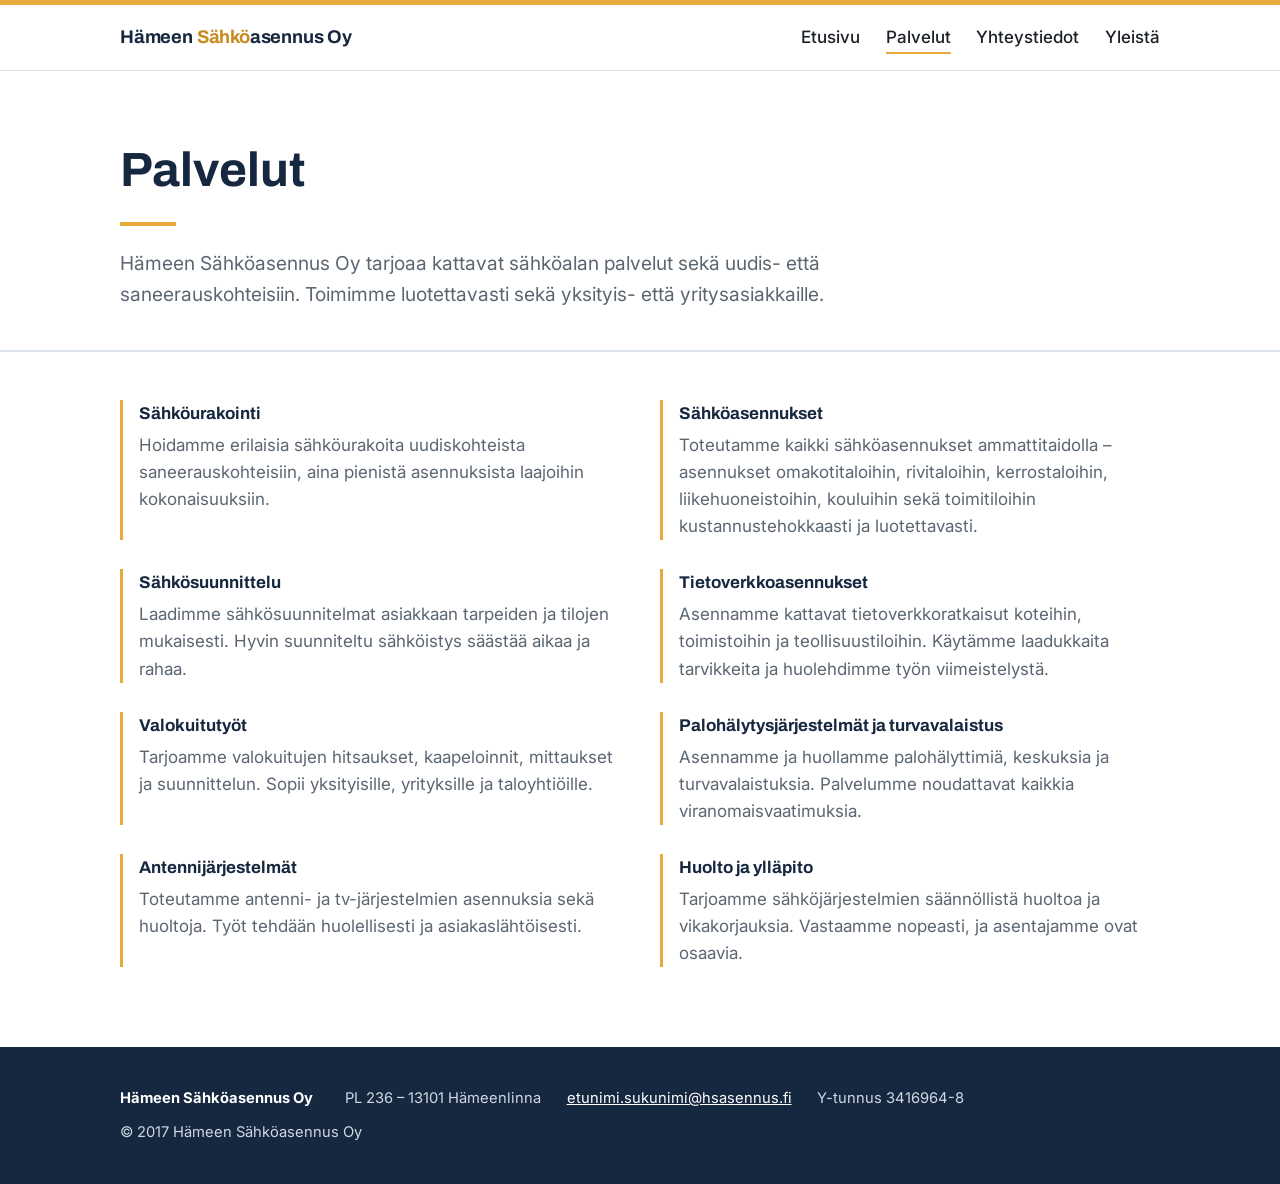
==== palvelut.html @ e8894b5d "Add files via upload" ====
<!DOCTYPE html>
<html lang="fi">
<head>
<meta charset="UTF-8">
<meta name="viewport" content="width=device-width, initial-scale=1">
<title>Palvelut | Hämeen Sähköasennus Oy</title>
<meta name="description" content="Kattavat sähköalan palvelut uudis- ja saneerauskohteisiin: sähköurakointi, -asennukset, -suunnittelu, tietoverkot, valokuitutyöt, palohälytysjärjestelmät ja huolto.">
<link rel="stylesheet" href="style.css">
<link rel="preconnect" href="https://fonts.googleapis.com">
<link href="https://fonts.googleapis.com/css2?family=Archivo:wght@700;800&family=Inter:wght@400;500;600&display=swap" rel="stylesheet">
</head>
<body>
<div class="accent-bar"></div>
<header class="site">
  <div class="site-header-inner">
    <a class="wordmark" href="index.html">Hämeen <span>Sähkö</span>asennus Oy</a>
    <nav class="site-nav" aria-label="Päävalikko">
      <ul>
        <li><a href="index.html">Etusivu</a></li>
        <li><a href="palvelut.html" aria-current="page">Palvelut</a></li>
        <li><a href="yhteystiedot.html">Yhteystiedot</a></li>
        <li><a href="yleista.html">Yleistä</a></li>
      </ul>
    </nav>
  </div>
</header>

<main>
  <section class="hero" style="padding-bottom: 2.5rem;">
    <div class="wrap">
      <h1>Palvelut</h1>
      <div class="rule"></div>
      <p class="lede">Hämeen Sähköasennus Oy tarjoaa kattavat sähköalan palvelut sekä uudis- että saneerauskohteisiin. Toimimme luotettavasti sekä yksityis- että yritysasiakkaille.</p>
    </div>
  </section>

  <section>
    <div class="wrap">
      <dl class="services">
        <div>
          <dt>Sähköurakointi</dt>
          <dd>Hoidamme erilaisia sähköurakoita uudiskohteista saneerauskohteisiin, aina pienistä asennuksista laajoihin kokonaisuuksiin.</dd>
        </div>
        <div>
          <dt>Sähköasennukset</dt>
          <dd>Toteutamme kaikki sähköasennukset ammattitaidolla – asennukset omakotitaloihin, rivitaloihin, kerrostaloihin, liikehuoneistoihin, kouluihin sekä toimitiloihin kustannustehokkaasti ja luotettavasti.</dd>
        </div>
        <div>
          <dt>Sähkösuunnittelu</dt>
          <dd>Laadimme sähkösuunnitelmat asiakkaan tarpeiden ja tilojen mukaisesti. Hyvin suunniteltu sähköistys säästää aikaa ja rahaa.</dd>
        </div>
        <div>
          <dt>Tietoverkkoasennukset</dt>
          <dd>Asennamme kattavat tietoverkkoratkaisut koteihin, toimistoihin ja teollisuustiloihin. Käytämme laadukkaita tarvikkeita ja huolehdimme työn viimeistelystä.</dd>
        </div>
        <div>
          <dt>Valokuitutyöt</dt>
          <dd>Tarjoamme valokuitujen hitsaukset, kaapeloinnit, mittaukset ja suunnittelun. Sopii yksityisille, yrityksille ja taloyhtiöille.</dd>
        </div>
        <div>
          <dt>Palohälytysjärjestelmät ja turvavalaistus</dt>
          <dd>Asennamme ja huollamme palohälyttimiä, keskuksia ja turvavalaistuksia. Palvelumme noudattavat kaikkia viranomaisvaatimuksia.</dd>
        </div>
        <div>
          <dt>Antennijärjestelmät</dt>
          <dd>Toteutamme antenni- ja tv-järjestelmien asennuksia sekä huoltoja. Työt tehdään huolellisesti ja asiakaslähtöisesti.</dd>
        </div>
        <div>
          <dt>Huolto ja ylläpito</dt>
          <dd>Tarjoamme sähköjärjestelmien säännöllistä huoltoa ja vikakorjauksia. Vastaamme nopeasti, ja asentajamme ovat osaavia.</dd>
        </div>
      </dl>
    </div>
  </section>
</main>

<footer class="site">
  <div class="wrap">
    <span class="company">Hämeen Sähköasennus Oy</span>
    <span>PL 236 – 13101 Hämeenlinna</span>
    <span><a href="yhteystiedot.html">etunimi.sukunimi@hsasennus.fi</a></span>
    <span>Y-tunnus 3416964-8</span>
    <span>© 2017 Hämeen Sähköasennus Oy</span>
  </div>
</footer>
</body>
</html>
---- style.css ----
/* Hämeen Sähköasennus Oy — static site
   Palette drawn from the original hsasennus.fi styling (navy + amber). */

:root {
  --ink: #1c2128;
  --navy: #1f3a5f;
  --navy-dark: #16283f;
  --amber: #e8a93c;
  --amber-dark: #c98a1f;
  --paper: #ffffff;
  --panel: #f3f6f9;
  --line: #dbe2e9;
  --muted: #5b6672;
  --max: 68rem;
}

* { box-sizing: border-box; }

html { scroll-behavior: smooth; }

body {
  margin: 0;
  color: var(--ink);
  background: var(--paper);
  font-family: "Inter", "Segoe UI", Helvetica, Arial, sans-serif;
  font-size: 17px;
  line-height: 1.6;
}

h1, h2, h3 {
  font-family: "Archivo", "Inter", sans-serif;
  font-weight: 700;
  line-height: 1.15;
  margin: 0 0 0.5em;
  color: var(--navy-dark);
}

h1 { font-size: clamp(2rem, 4vw, 3rem); }
h2 { font-size: clamp(1.4rem, 2.4vw, 1.9rem); }
h3 { font-size: 1.15rem; }

p { margin: 0 0 1em; max-width: 40em; }
p:last-child { margin-bottom: 0; }

a { color: var(--navy); }
a:focus-visible, button:focus-visible { outline: 3px solid var(--amber); outline-offset: 2px; }

.wrap {
  max-width: var(--max);
  margin: 0 auto;
  padding: 0 1.5rem;
}

/* top accent bar */
.accent-bar { height: 5px; background: var(--amber); }

/* header */
header.site {
  border-bottom: 1px solid var(--line);
  background: var(--paper);
}

.site-header-inner {
  display: flex;
  align-items: center;
  justify-content: space-between;
  padding: 1.1rem 1.5rem;
  max-width: var(--max);
  margin: 0 auto;
  gap: 1rem;
  flex-wrap: wrap;
}

.wordmark {
  font-family: "Archivo", sans-serif;
  font-weight: 700;
  font-size: 1.15rem;
  color: var(--navy-dark);
  text-decoration: none;
  letter-spacing: -0.01em;
}
.wordmark span { color: var(--amber-dark); }

nav.site-nav ul {
  list-style: none;
  display: flex;
  gap: 1.6rem;
  margin: 0;
  padding: 0;
  flex-wrap: wrap;
}
nav.site-nav a {
  text-decoration: none;
  color: var(--ink);
  font-weight: 500;
  padding: 0.3rem 0;
  border-bottom: 2px solid transparent;
}
nav.site-nav a:hover,
nav.site-nav a[aria-current="page"] {
  border-bottom-color: var(--amber);
}

/* hero */
.hero {
  padding: 4.5rem 0 3.5rem;
  border-bottom: 1px solid var(--line);
}
.hero .lede {
  font-size: 1.2rem;
  color: var(--muted);
  max-width: 38em;
}
.hero .rule {
  width: 3.5rem;
  height: 4px;
  background: var(--amber);
  margin: 1.1rem 0 1.4rem;
}

section { padding: 3rem 0; }
section + section { border-top: 1px solid var(--line); }
.panel { background: var(--panel); }

/* service / definition list */
dl.services {
  display: grid;
  grid-template-columns: 1fr;
  gap: 1.8rem;
  margin: 0;
  padding: 0;
}
@media (min-width: 46rem) {
  dl.services { grid-template-columns: 1fr 1fr; column-gap: 2.5rem; }
}
dl.services > div {
  border-left: 3px solid var(--amber);
  padding-left: 1rem;
}
dl.services dt {
  font-family: "Archivo", sans-serif;
  font-weight: 700;
  color: var(--navy-dark);
  margin-bottom: 0.3rem;
}
dl.services dd { margin: 0; color: var(--muted); }

/* why-choose-us list */
.reasons {
  list-style: none;
  margin: 0;
  padding: 0;
  display: grid;
  gap: 0.9rem;
}
.reasons li {
  padding-left: 1.6rem;
  position: relative;
}
.reasons li::before {
  content: "";
  position: absolute;
  left: 0;
  top: 0.55em;
  width: 0.6em;
  height: 0.6em;
  background: var(--amber);
}

/* office / contact cards */
.offices {
  display: grid;
  gap: 2rem;
  grid-template-columns: 1fr;
}
@media (min-width: 46rem) {
  .offices { grid-template-columns: repeat(3, 1fr); }
}
.office h3 { margin-bottom: 0.2rem; }
.office .address { color: var(--muted); margin-bottom: 0.8rem; }
.office dl { margin: 0; }
.office dl div { padding: 0.35rem 0; border-top: 1px solid var(--line); }
.office dl div:first-child { border-top: none; }
.office dt { font-weight: 600; font-size: 0.92rem; }
.office dd { margin: 0; color: var(--muted); font-size: 0.92rem; }

table.billing {
  border-collapse: collapse;
  width: 100%;
  max-width: 34em;
}
table.billing th, table.billing td {
  text-align: left;
  padding: 0.5rem 0.8rem 0.5rem 0;
  border-bottom: 1px solid var(--line);
}

/* footer */
footer.site {
  background: var(--navy-dark);
  color: #cfd8e3;
  padding: 2.5rem 0;
  margin-top: 2rem;
}
footer.site a { color: #fff; }
footer.site .wrap {
  display: flex;
  flex-wrap: wrap;
  gap: 0.6rem 1.6rem;
  align-items: baseline;
  font-size: 0.92rem;
}
footer.site .company { font-weight: 700; color: #fff; margin-right: 0.4rem; }

@media (prefers-reduced-motion: reduce) {
  html { scroll-behavior: auto; }
}
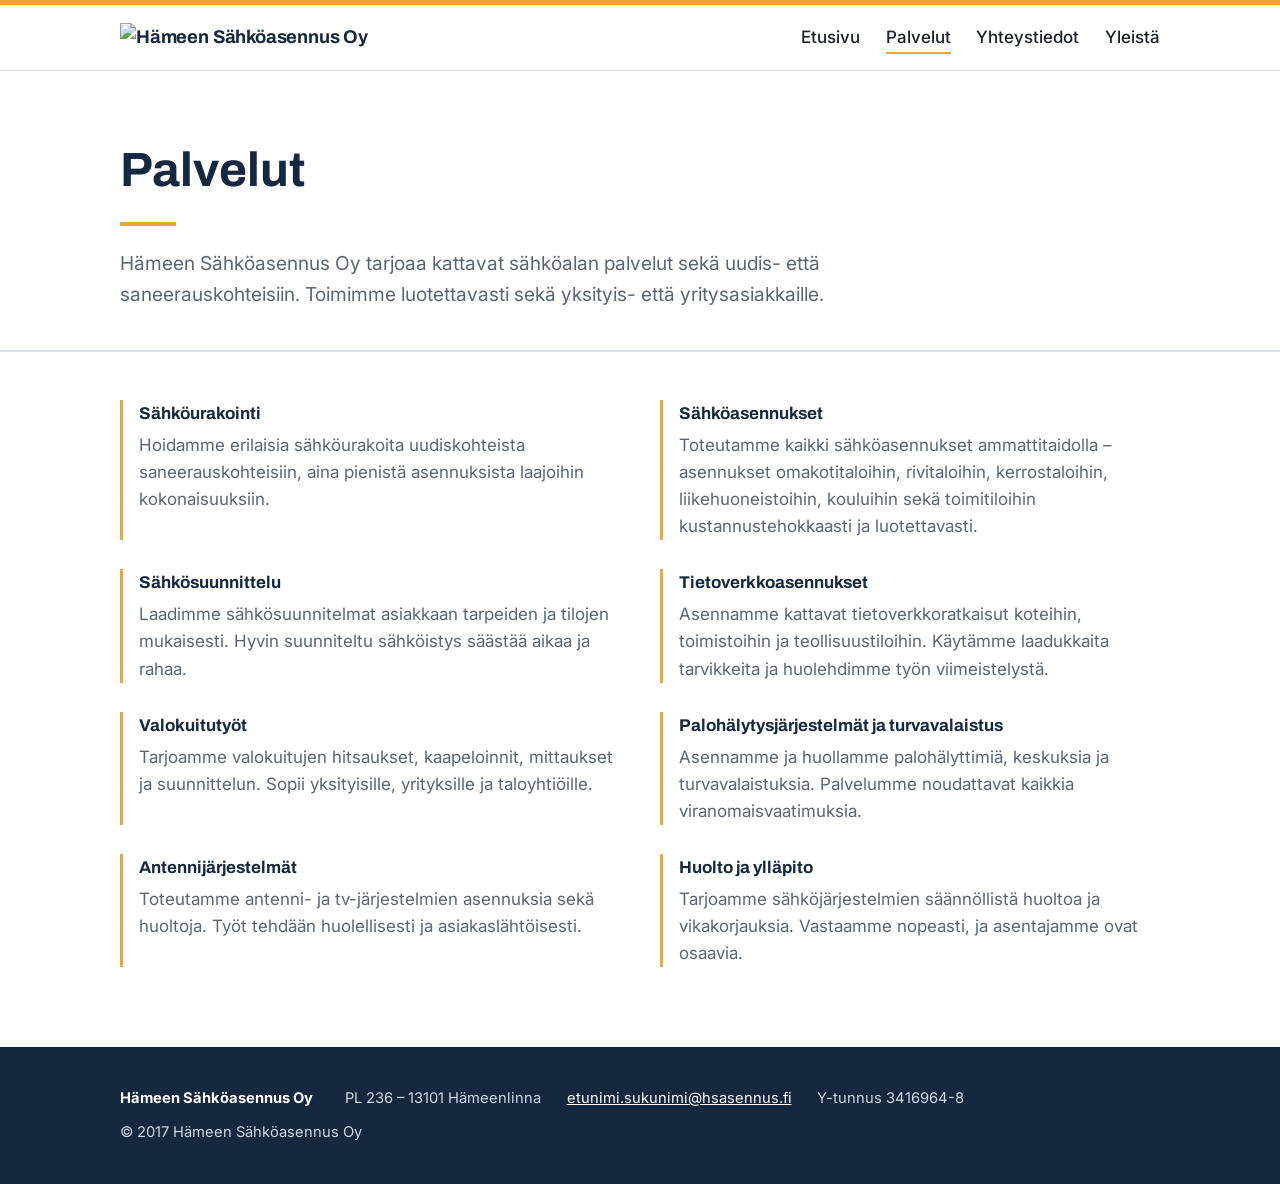
==== commit d670d206: "Replace wordmark text with logo image" ====
--- a/palvelut.html
+++ b/palvelut.html
@@ -13,7 +13,7 @@
 <div class="accent-bar"></div>
 <header class="site">
   <div class="site-header-inner">
-    <a class="wordmark" href="index.html">Hämeen <span>Sähkö</span>asennus Oy</a>
+    <a class="wordmark" href="index.html"><img src="hs-asennus-logo.jpg" alt="Hämeen Sähköasennus Oy"></a>
     <nav class="site-nav" aria-label="Päävalikko">
       <ul>
         <li><a href="index.html">Etusivu</a></li>
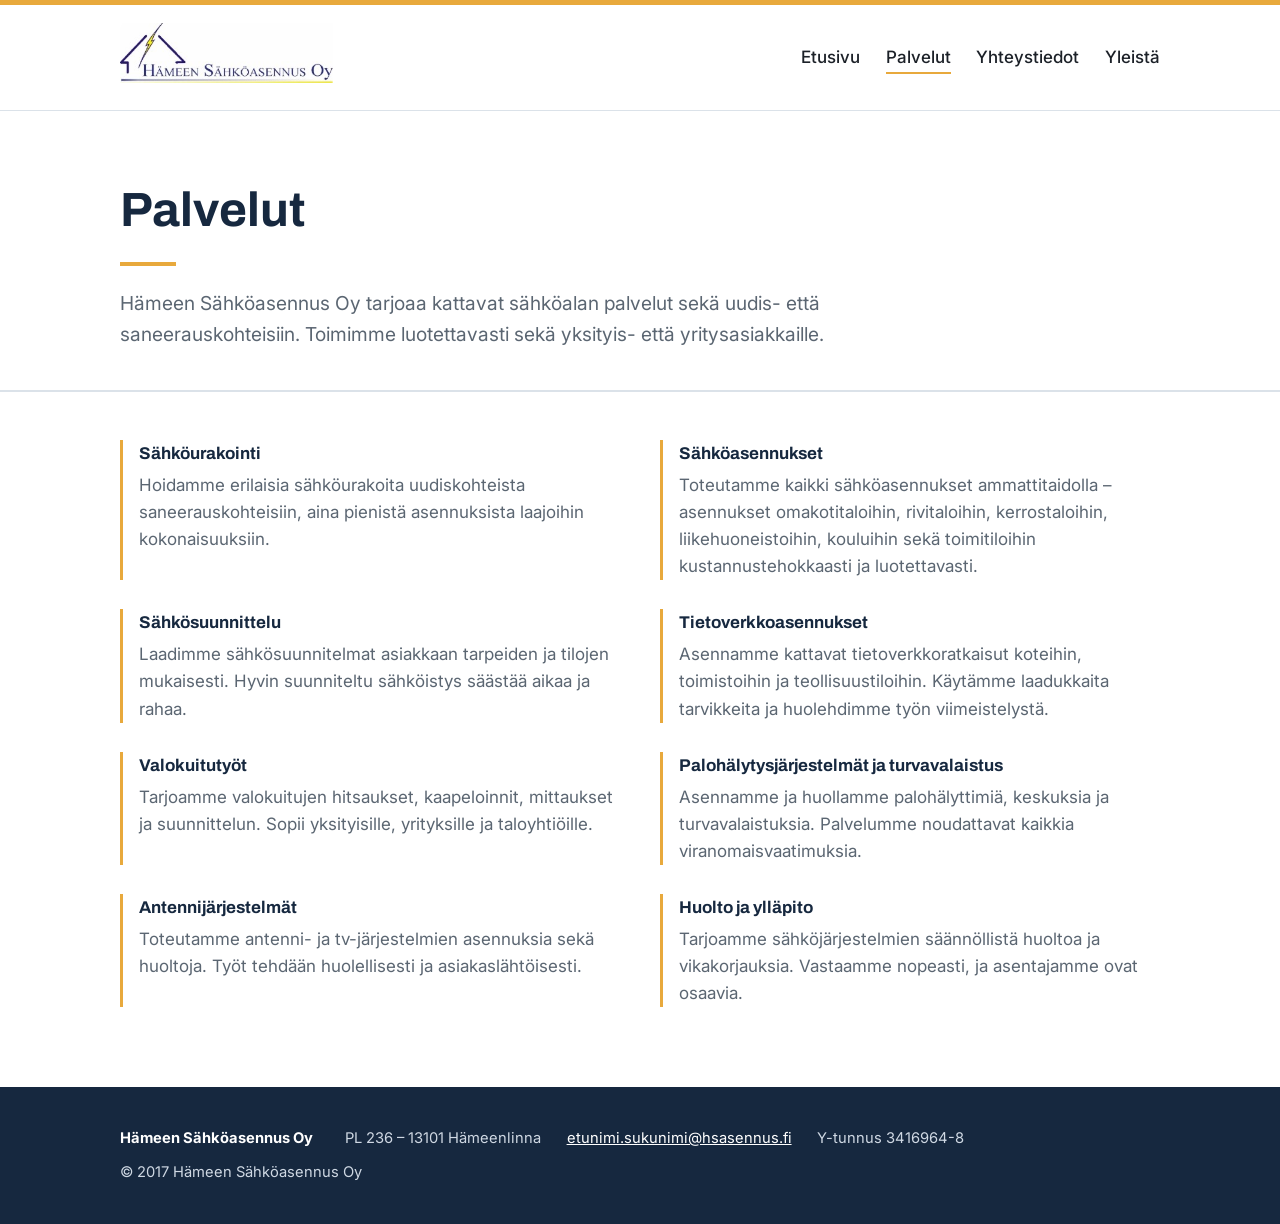
==== commit c74354e7: "Update logo image source in palvelut.html" ====
--- a/palvelut.html
+++ b/palvelut.html
@@ -13,7 +13,7 @@
 <div class="accent-bar"></div>
 <header class="site">
   <div class="site-header-inner">
-    <a class="wordmark" href="index.html"><img src="hs-asennus-logo.jpg" alt="Hämeen Sähköasennus Oy"></a>
+    <a class="wordmark" href="index.html"><img src="assets/img/hs-asennus-logo.jpg" height="60" alt="Hämeen Sähköasennus Oy"></a>
     <nav class="site-nav" aria-label="Päävalikko">
       <ul>
         <li><a href="index.html">Etusivu</a></li>
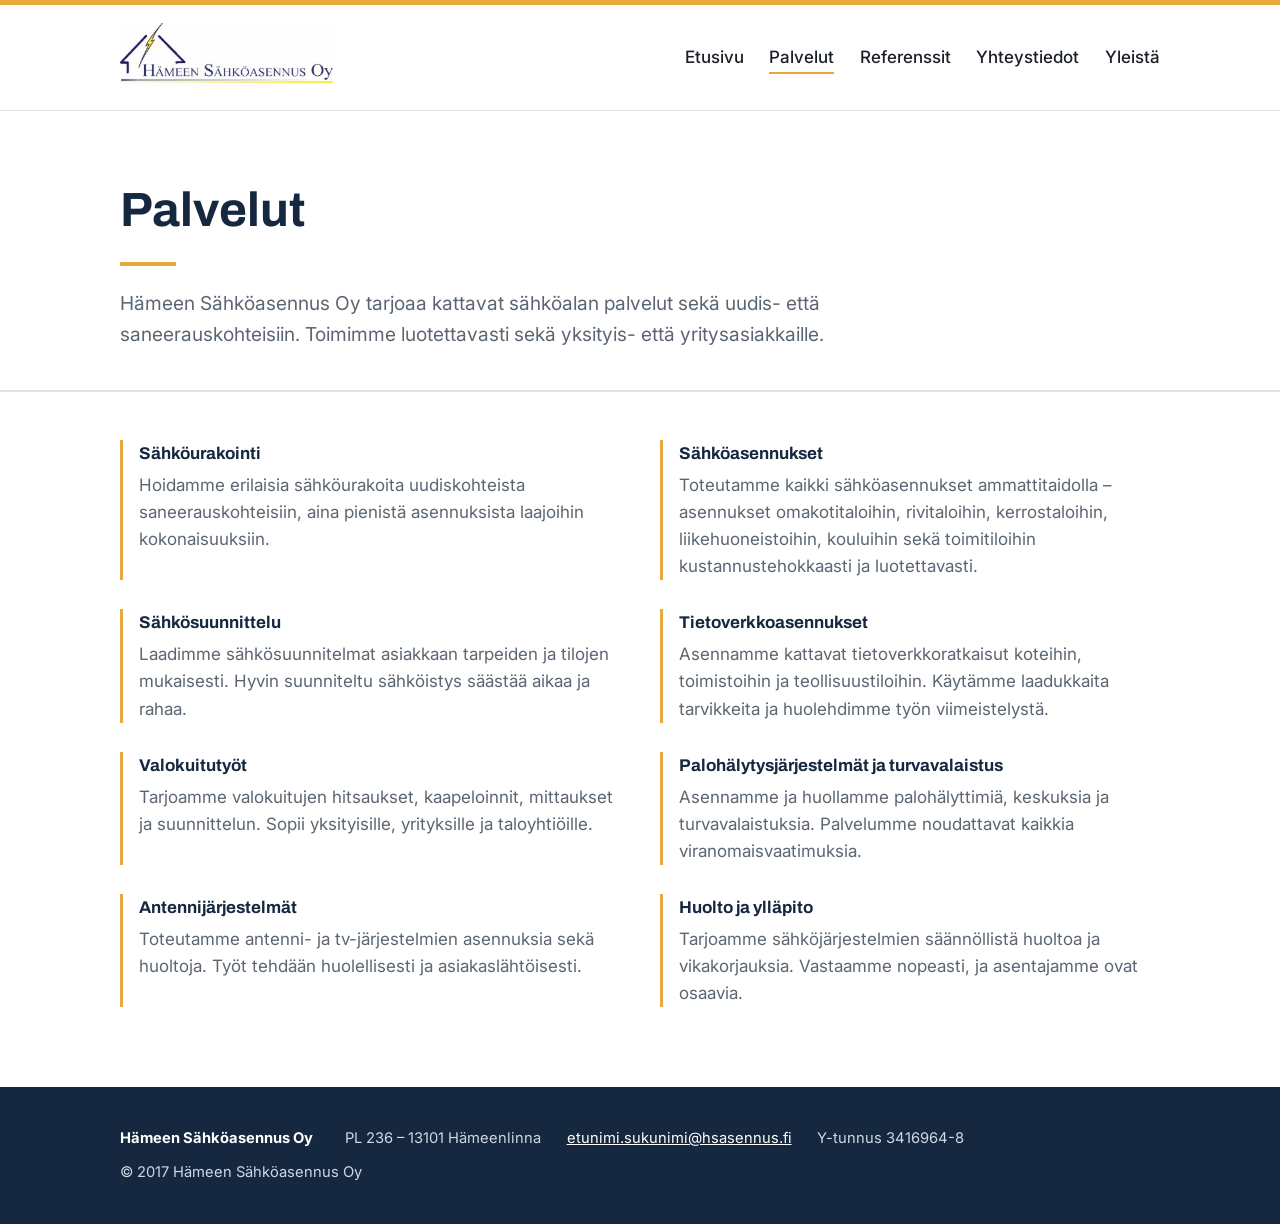
==== commit 0967a73d: "Add 'Referenssit' link to navigation menu" ====
--- a/palvelut.html
+++ b/palvelut.html
@@ -18,6 +18,7 @@
       <ul>
         <li><a href="index.html">Etusivu</a></li>
         <li><a href="palvelut.html" aria-current="page">Palvelut</a></li>
+        <li><a href="referenssit.html">Referenssit</a></li>
         <li><a href="yhteystiedot.html">Yhteystiedot</a></li>
         <li><a href="yleista.html">Yleistä</a></li>
       </ul>
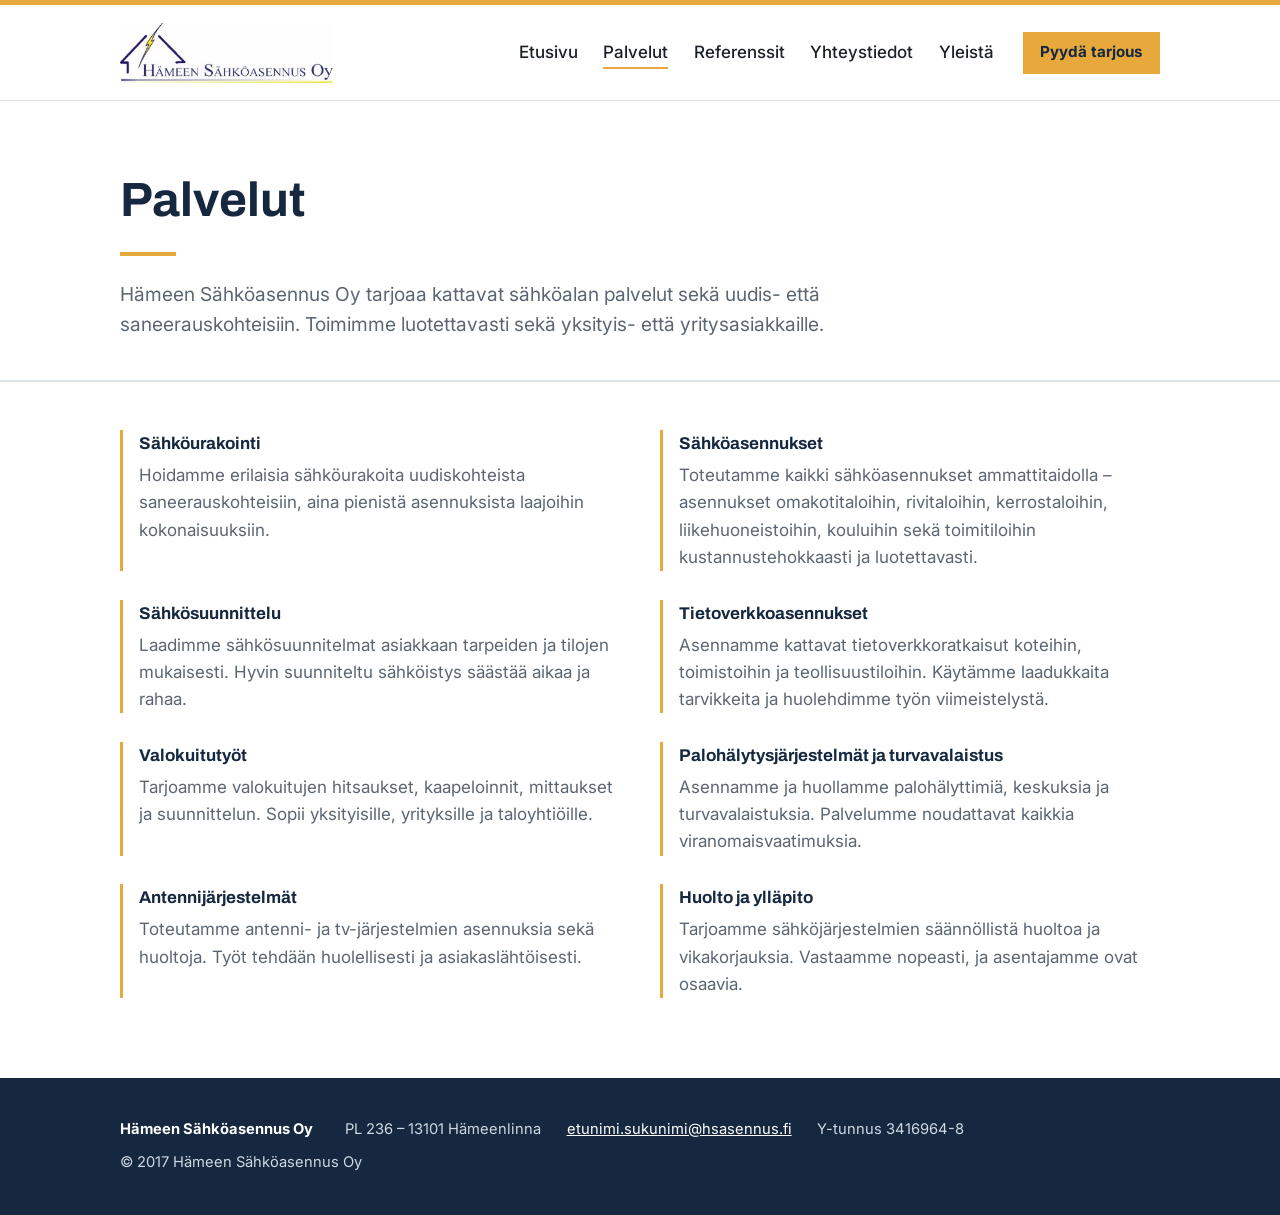
==== commit 7b2934a5: "Add favicon and Open Graph meta tags" ====
--- a/palvelut.html
+++ b/palvelut.html
@@ -5,6 +5,19 @@
 <meta name="viewport" content="width=device-width, initial-scale=1">
 <title>Palvelut | Hämeen Sähköasennus Oy</title>
 <meta name="description" content="Kattavat sähköalan palvelut uudis- ja saneerauskohteisiin: sähköurakointi, -asennukset, -suunnittelu, tietoverkot, valokuitutyöt, palohälytysjärjestelmät ja huolto.">
+<link rel="icon" href="favicon.ico" sizes="any">
+<link rel="icon" type="image/png" sizes="32x32" href="favicon-32x32.png">
+<link rel="icon" type="image/png" sizes="16x16" href="favicon-16x16.png">
+<link rel="apple-touch-icon" href="apple-touch-icon.png">
+<link rel="icon" type="image/png" sizes="192x192" href="android-chrome-192x192.png">
+<meta name="theme-color" content="#1f3a5f">
+<meta property="og:type" content="website">
+<meta property="og:site_name" content="Hämeen Sähköasennus Oy">
+<meta property="og:title" content="Palvelut | Hämeen Sähköasennus Oy">
+<meta property="og:description" content="Kattavat sähköalan palvelut uudis- ja saneerauskohteisiin: sähköurakointi, -asennukset, -suunnittelu, tietoverkot, valokuitutyöt, palohälytysjärjestelmät ja huolto.">
+<meta property="og:image" content="https://hsasennus.fi/assets/img/hs-asennus-logo.jpg">
+<meta property="og:url" content="https://hsasennus.fi/palvelut.html">
+<meta name="twitter:card" content="summary">
 <link rel="stylesheet" href="style.css">
 <link rel="preconnect" href="https://fonts.googleapis.com">
 <link href="https://fonts.googleapis.com/css2?family=Archivo:wght@700;800&family=Inter:wght@400;500;600&display=swap" rel="stylesheet">
@@ -14,6 +27,7 @@
 <header class="site">
   <div class="site-header-inner">
     <a class="wordmark" href="index.html"><img src="assets/img/hs-asennus-logo.jpg" height="60" alt="Hämeen Sähköasennus Oy"></a>
+    <div class="nav-group">
     <nav class="site-nav" aria-label="Päävalikko">
       <ul>
         <li><a href="index.html">Etusivu</a></li>
@@ -23,6 +37,8 @@
         <li><a href="yleista.html">Yleistä</a></li>
       </ul>
     </nav>
+    <a class="btn-cta" href="yhteystiedot.html#tarjous">Pyydä tarjous</a>
+    </div>
   </div>
 </header>
 
--- a/style.css
+++ b/style.css
@@ -72,14 +72,15 @@
 }
 
 .wordmark {
-  font-family: "Archivo", sans-serif;
-  font-weight: 700;
-  font-size: 1.15rem;
-  color: var(--navy-dark);
+  display: flex;
+  align-items: center;
   text-decoration: none;
-  letter-spacing: -0.01em;
-}
-.wordmark span { color: var(--amber-dark); }
+}
+.wordmark img {
+  height: 60px;
+  width: auto;
+  display: block;
+}
 
 nav.site-nav ul {
   list-style: none;
@@ -87,6 +88,12 @@
   gap: 1.6rem;
   margin: 0;
   padding: 0;
+  flex-wrap: wrap;
+}
+.nav-group {
+  display: flex;
+  align-items: center;
+  gap: 1.8rem;
   flex-wrap: wrap;
 }
 nav.site-nav a {
@@ -100,6 +107,102 @@
 nav.site-nav a[aria-current="page"] {
   border-bottom-color: var(--amber);
 }
+
+.btn-cta {
+  display: inline-block;
+  background: var(--amber);
+  color: var(--navy-dark);
+  font-weight: 700;
+  text-decoration: none;
+  padding: 0.55rem 1.1rem;
+  border: none;
+  cursor: pointer;
+  font-family: "Inter", sans-serif;
+  font-size: 0.95rem;
+}
+.btn-cta:hover { background: var(--amber-dark); }
+
+/* split hero with image */
+.hero-split {
+  display: grid;
+  grid-template-columns: 1fr;
+  gap: 2rem;
+  align-items: center;
+}
+@media (min-width: 46rem) {
+  .hero-split { grid-template-columns: 6fr 5fr; }
+}
+.hero-split img {
+  width: 100%;
+  height: auto;
+  display: block;
+  aspect-ratio: 4 / 3;
+  object-fit: cover;
+  border-bottom: 4px solid var(--amber);
+}
+
+/* responsive map embed */
+.map-embed {
+  position: relative;
+  width: 100%;
+  padding-bottom: 56.25%;
+  height: 0;
+  overflow: hidden;
+  border: 1px solid var(--line);
+}
+.map-embed iframe {
+  position: absolute;
+  inset: 0;
+  width: 100%;
+  height: 100%;
+  border: 0;
+}
+
+/* contact / quote form */
+form.contact-form {
+  display: grid;
+  gap: 1rem;
+  max-width: 34em;
+}
+form.contact-form .row2 {
+  display: grid;
+  gap: 1rem;
+}
+@media (min-width: 34rem) {
+  form.contact-form .row2 { grid-template-columns: 1fr 1fr; }
+}
+form.contact-form label {
+  display: block;
+  font-weight: 600;
+  font-size: 0.92rem;
+  margin-bottom: 0.3rem;
+}
+form.contact-form input,
+form.contact-form select,
+form.contact-form textarea {
+  width: 100%;
+  padding: 0.6rem 0.7rem;
+  border: 1px solid var(--line);
+  background: var(--paper);
+  font-family: inherit;
+  font-size: 1rem;
+  color: var(--ink);
+}
+form.contact-form input:focus,
+form.contact-form select:focus,
+form.contact-form textarea:focus {
+  outline: 3px solid var(--amber);
+  outline-offset: 1px;
+  border-color: var(--navy);
+}
+form.contact-form button {
+  justify-self: start;
+}
+.form-note {
+  font-size: 0.85rem;
+  color: var(--muted);
+}
+.hp-field { position: absolute; left: -9999px; }
 
 /* hero */
 .hero {
@@ -195,6 +298,44 @@
   border-bottom: 1px solid var(--line);
 }
 
+/* reference cases */
+.cases {
+  display: grid;
+  gap: 3rem;
+}
+.case {
+  display: grid;
+  gap: 1.6rem;
+  grid-template-columns: 1fr;
+  align-items: start;
+}
+@media (min-width: 46rem) {
+  .case { grid-template-columns: 5fr 7fr; }
+  .case:nth-child(even) .case-media { order: 2; }
+}
+.case-media img {
+  width: 100%;
+  height: auto;
+  display: block;
+  aspect-ratio: 4 / 3;
+  object-fit: cover;
+}
+.case-media .extra {
+  margin-top: 0.6rem;
+}
+.case-media figcaption {
+  font-size: 0.8rem;
+  color: var(--muted);
+  margin-top: 0.3rem;
+}
+.case-body .rule {
+  width: 2.5rem;
+  height: 3px;
+  background: var(--amber);
+  margin: 0.6rem 0 0.9rem;
+}
+.case-body p { color: var(--muted); max-width: 42em; }
+
 /* footer */
 footer.site {
   background: var(--navy-dark);
